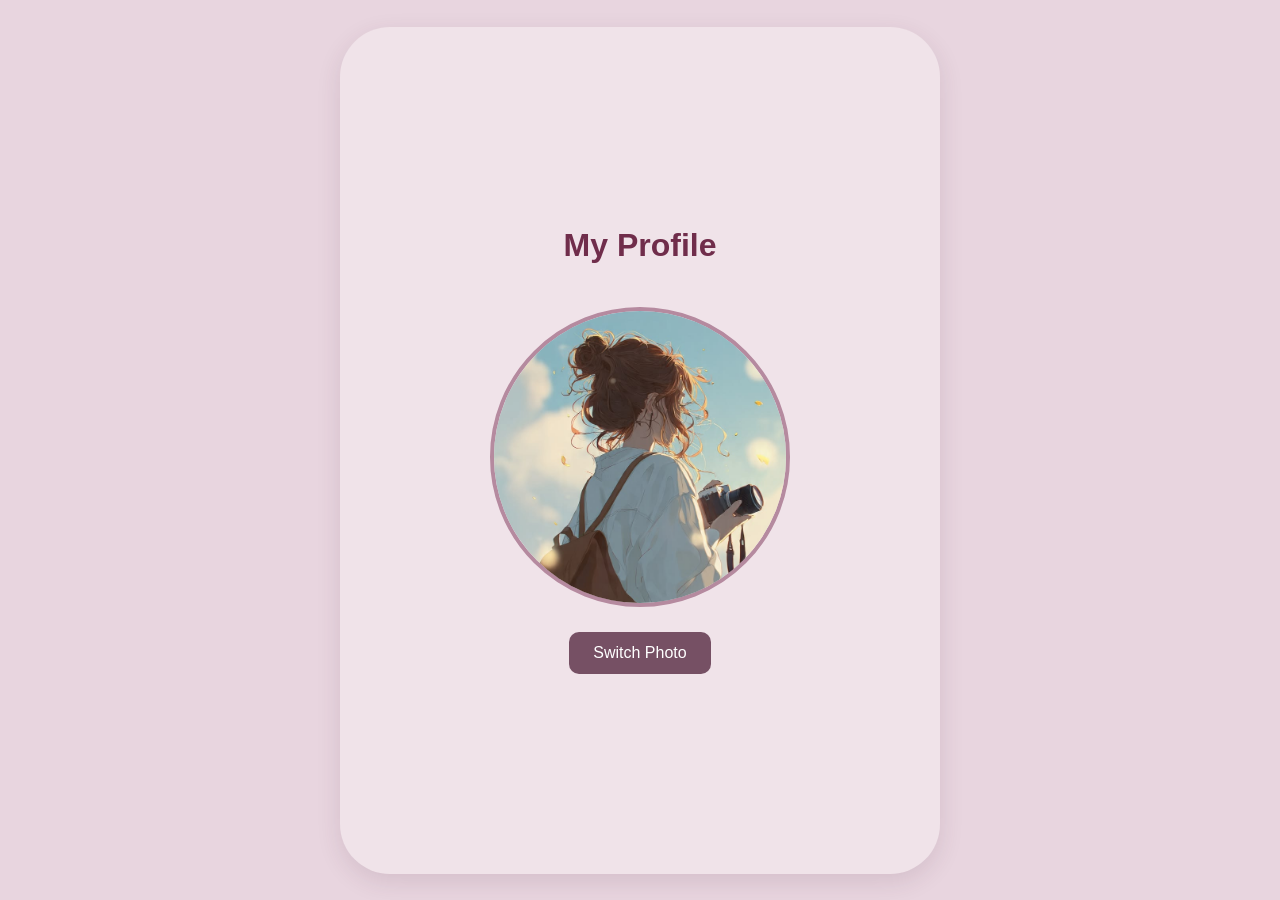
==== bounce01/index.html @ cda495a7 "g" ====
<!DOCTYPE html>
<html lang="en">
<head>
    <meta charset="UTF-8">
    <meta name="viewport" content="width=device-width, initial-scale=1.0">
    <title>Profile Photo Switcher</title>
    <link rel="stylesheet" href="style.css">
    <script src="script.js" defer></script>
</head>
<body>
    <main>
        <h1>My Profile</h1><br>

        <img
            id="profile-photo"
            src="assets/casual.png"
            alt="Casual profile photo"
        >

        <button id="switch-photo" type="button">
            Switch Photo
        </button>
    </main>
</body>
</html>
---- bounce01/style.css ----
* {
    margin: 0;
    padding: 0;
    box-sizing: border-box;
}

body {
    min-height: 100vh;
    display: flex;
    justify-content: center;
    align-items: center;
    font-family: Arial, sans-serif;
    background-color: #E8D5DF;
    color: #492536;
}

main {
    text-align: center;
    background-color: #F0E3E9;
    padding: 200px 150px;
    border-radius: 50px;
    box-shadow: 0 8px 25px rgba(73, 37, 54, 0.12);
}

h1 {
    color: #702D4B;
    margin-bottom: 25px;
}

#profile-photo {
    display: block;
    width: 300px;
    height: 300px;
    object-fit: cover;
    border-radius: 50%;
    border: 4px solid #B58A9F;
    margin: 0 auto 25px;
    opacity: 1;
    transition: opacity 0.3s ease;
}

#profile-photo.fade {
    opacity: 0;
}

#switch-photo {
    background-color: #765064;
    color: #FFFFFF;
    border: none;
    padding: 12px 24px;
    border-radius: 10px;
    font-size: 16px;
    cursor: pointer;
    transition: background-color 0.3s ease,
                transform 0.3s ease;
}

#switch-photo:hover {
    background-color: #A0446B;
    transform: translateY(-2px);
}

#switch-photo:focus-visible {
    outline: 3px solid #A0446B;
    outline-offset: 4px;
}

@media (max-width: 480px) {
    main {
        width: 90%;
        padding: 25px 15px;
    }

    #profile-photo {
        width: 170px;
        height: 170px;
    }
}
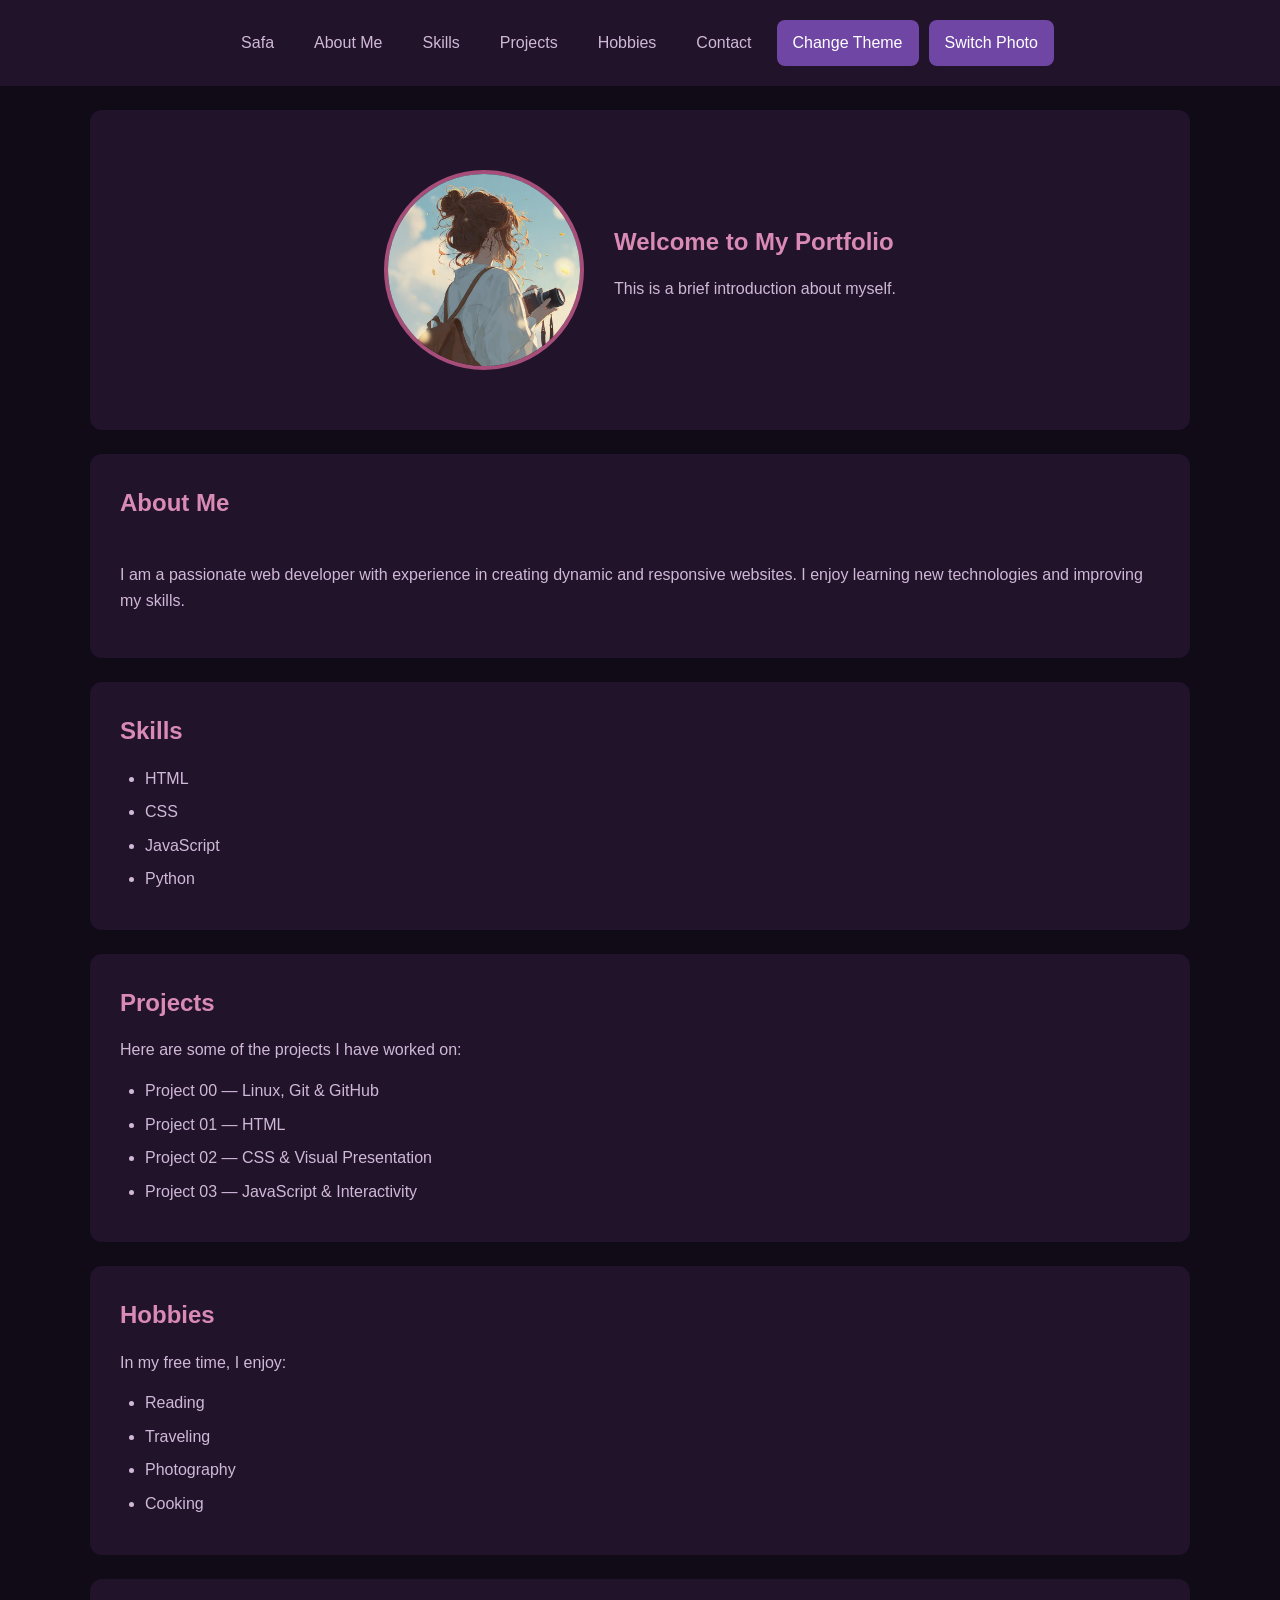
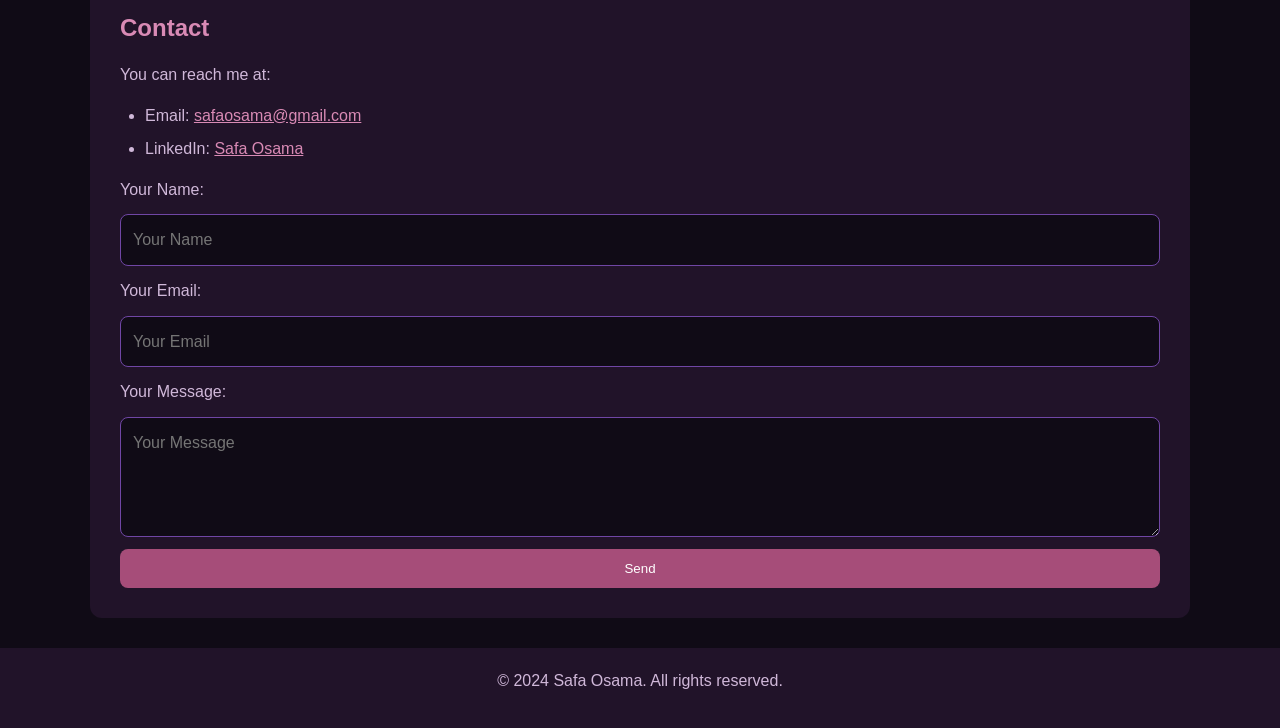
==== commit a8874437: "g" ====
--- a/bounce01/index.html
+++ b/bounce01/index.html
@@ -1,25 +1,88 @@
 <!DOCTYPE html>
 <html lang="en">
-<head>
-    <meta charset="UTF-8">
-    <meta name="viewport" content="width=device-width, initial-scale=1.0">
-    <title>Profile Photo Switcher</title>
-    <link rel="stylesheet" href="style.css">
-    <script src="script.js" defer></script>
-</head>
-<body>
-    <main>
-        <h1>My Profile</h1><br>
-
-        <img
-            id="profile-photo"
-            src="assets/casual.png"
-            alt="Casual profile photo"
-        >
-
-        <button id="switch-photo" type="button">
-            Switch Photo
-        </button>
-    </main>
-</body>
+    <head>
+        <meta charset="UTF-8">
+        <meta name="viewport" content="width=device-width, initial-scale=1.0">
+        <title>My Portfolio</title>
+        <link rel="stylesheet" href="style.css">
+        <script src="script.js" defer></script>
+    </head>
+    <body>
+        <header>
+            <nav>
+                <a href="#home"> Safa</a>
+                <a href="#about"> About Me </a>
+                <a href="#skills"> Skills</a>
+                <a href="#projects"> Projects </a>
+                <a href="#hobbies"> Hobbies </a>
+                <a href="#contact"> Contact </a>
+                <button id="theme"> Change Theme </button>
+                <button id="switch-photo"> Switch Photo </button>
+            </nav>
+        </header>
+        <section id="home">
+            <img
+                id="profile-photo"
+                src="assets/casual.png"
+                alt="Casual profile photo"
+            >
+            <div class="home-text">
+                <h1>Welcome to My Portfolio</h1>
+                <p>This is a brief introduction about myself.</p>
+            </div>
+        </section>
+        <section id="about">
+            <h2>About Me</h2>
+            <p>I am a passionate web developer with experience in creating dynamic and responsive websites. I enjoy learning new technologies and improving my skills.</p>
+            </section>
+        <section id="skills">
+            <h2>Skills</h2>
+            <ul>
+                <li>HTML</li>
+                <li>CSS</li>
+                <li>JavaScript</li>
+                <li>Python</li>
+            </ul>
+        </section>
+        <section id="projects">
+            <h2>Projects</h2>
+            <p>Here are some of the projects I have worked on:</p>
+            <ul>
+                <li>Project 00 — Linux, Git & GitHub</li>
+                <li>Project 01 — HTML</li>
+                <li>Project 02 — CSS & Visual Presentation</li>
+                <li>Project 03 — JavaScript & Interactivity</li>
+            </ul>
+        </section>
+        <section id="hobbies">
+            <h2>Hobbies</h2>
+            <p>In my free time, I enjoy:</p>
+            <ul>
+                <li>Reading</li>
+                <li>Traveling</li>
+                <li>Photography</li>
+                <li>Cooking</li>
+            </ul>
+        </section>
+        <section id="contact">
+            <h2>Contact</h2>
+            <p>You can reach me at:</p>
+            <ul>
+                <li>Email: <a href="mailto:safaosama@gmail.com">safaosama@gmail.com</a></li>
+                <li>LinkedIn: <a href="https://www.linkedin.com/in/safaosama" target="_blank" rel="noopener noreferrer">Safa Osama</a></li>
+            </ul>
+            <form id="contact-form">
+                <label for="name">Your Name:</label>
+                <input type="text" id="name" name="name" placeholder="Your Name" required>
+                <label for="email">Your Email:</label>
+                <input type="email" id="email" name="email" placeholder="Your Email" required>
+                <label for="message">Your Message:</label>
+                <textarea id="message" name="message" placeholder="Your Message" required></textarea>
+                <button type="submit">Send</button>
+            </form>
+        </section>
+        <footer>
+            <p>&copy; 2024 Safa Osama. All rights reserved.</p>
+        </footer>
+    </body>
 </html>
--- a/bounce01/style.css
+++ b/bounce01/style.css
@@ -4,75 +4,319 @@
     box-sizing: border-box;
 }
 
+/* Main Page */
 body {
-    min-height: 100vh;
+    font-family: Arial, sans-serif;
+    background-color: #100B16;
+    color: #D0B8D9;
+    line-height: 1.6;
+}
+
+header {
+    background-color: #211329;
+    padding: 20px;
+    text-align: center;
+}
+
+nav {
     display: flex;
     justify-content: center;
     align-items: center;
-    font-family: Arial, sans-serif;
-    background-color: #E8D5DF;
-    color: #492536;
-}
-
-main {
-    text-align: center;
-    background-color: #F0E3E9;
-    padding: 200px 150px;
-    border-radius: 50px;
-    box-shadow: 0 8px 25px rgba(73, 37, 54, 0.12);
-}
-
-h1 {
-    color: #702D4B;
-    margin-bottom: 25px;
-}
-
+    flex-wrap: wrap;
+    gap: 10px;
+}
+
+nav a {
+    color: #D0B8D9;
+    text-decoration: none;
+    padding: 10px 15px;
+    border-radius: 8px;
+}
+
+nav a:hover {
+    background-color: #512442;
+    color: #FFFFFF;
+}
+
+/* Theme and Feature Buttons */
+#theme,
+#switch-photo {
+    background-color: #7046A5;
+    color: #FFFFFF;
+    border: none;
+    padding: 10px 16px;
+    border-radius: 8px;
+    cursor: pointer;
+    font: inherit;
+    transition: background-color 0.3s ease,
+                transform 0.3s ease;
+}
+
+#theme:hover,
+#switch-photo:hover {
+    opacity: 0.85;
+    transform: translateY(-2px);
+}
+
+#theme:focus-visible,
+#switch-photo:focus-visible {
+    outline: 3px solid #A64D79;
+    outline-offset: 3px;
+}
+
+/* Sections */
+section {
+    margin: 24px auto;
+    padding: 30px;
+    width: 90%;
+    max-width: 1100px;
+    background-color: #211329;
+    color: #D0B8D9;
+    border-radius: 12px;
+    transition: background-color 0.3s ease, color 0.3s ease;
+}
+
+h1,
+h2 {
+    color: #D98AB5;
+    margin-bottom: 15px;
+}
+
+p {
+    margin-bottom: 15px;
+}
+
+ul {
+    padding-inline-start: 25px;
+}
+
+li {
+    margin-bottom: 8px;
+}
+
+/* Home */
+#home {
+    display: flex;
+    justify-content: center;
+    align-items: center;
+    gap: 30px;
+    text-align: left;
+    padding: 60px 30px;
+    flex-wrap: wrap;
+}
+
+#home #profile-photo {
+    width: 200px;
+    height: 200px;
+    flex-shrink: 0;
+}
+
+.home-text {
+    max-width: 500px;
+}
+
+.home-text h1 {
+    margin-bottom: 15px;
+}
+
+
+/* About Me */
+#about {
+    display: flex;
+    align-items: center;
+    gap: 25px;
+    flex-wrap: wrap;
+}
+
+/* Profile Photo */
 #profile-photo {
     display: block;
-    width: 300px;
-    height: 300px;
+    width: 150px;
+    height: 150px;
     object-fit: cover;
     border-radius: 50%;
-    border: 4px solid #B58A9F;
-    margin: 0 auto 25px;
+    border: 4px solid #A64D79;
     opacity: 1;
-    transition: opacity 0.3s ease;
+    transition: opacity 0.3s ease, border-color 0.3s ease;
 }
 
 #profile-photo.fade {
     opacity: 0;
 }
 
-#switch-photo {
+/* Skills and Projects */
+#skills ul,
+#projects ul {
+    padding-inline-start: 25px;
+}
+
+/* Links */
+section a {
+    color: #D98AB5;
+}
+
+section a:hover {
+    color: #FFFFFF;
+}
+
+/* Contact Form */
+#contact form {
+    display: flex;
+    flex-direction: column;
+    gap: 12px;
+    margin-top: 15px;
+}
+
+#contact input,
+#contact textarea {
+    width: 100%;
+    padding: 12px;
+    border: 1px solid #7046A5;
+    border-radius: 8px;
+    background-color: #100B16;
+    color: #FFFFFF;
+    font: inherit;
+}
+
+#contact textarea {
+    min-height: 120px;
+    resize: vertical;
+}
+
+#contact button {
+    padding: 12px;
+    background-color: #A64D79;
+    color: #FFFFFF;
+    border: none;
+    border-radius: 8px;
+    cursor: pointer;
+}
+
+#contact button:hover {
+    opacity: 0.85;
+}
+
+/* Footer */
+footer {
+    background-color: #211329;
+    padding: 20px;
+    margin-top: 30px;
+    text-align: center;
+    color: #D0B8D9;
+}
+
+/* Calm Light Pink Theme */
+body.light-theme {
+    background-color: #E8D5DF;
+    color: #492536;
+}
+
+body.light-theme header,
+body.light-theme footer {
+    background-color: #D6B8C8;
+    color: #492536;
+}
+
+body.light-theme section {
+    background-color: #F0E3E9;
+    color: #492536;
+}
+
+body.light-theme h1,
+body.light-theme h2 {
+    color: #702D4B;
+}
+
+body.light-theme nav a {
+    color: #492536;
+}
+
+body.light-theme nav a:hover {
+    background-color: #C09AAE;
+    color: #351927;
+}
+
+body.light-theme #theme,
+body.light-theme #switch-photo {
     background-color: #765064;
     color: #FFFFFF;
-    border: none;
-    padding: 12px 24px;
-    border-radius: 10px;
-    font-size: 16px;
-    cursor: pointer;
-    transition: background-color 0.3s ease,
-                transform 0.3s ease;
-}
-
-#switch-photo:hover {
-    background-color: #A0446B;
-    transform: translateY(-2px);
-}
-
-#switch-photo:focus-visible {
-    outline: 3px solid #A0446B;
-    outline-offset: 4px;
+}
+
+body.light-theme #contact input,
+body.light-theme #contact textarea {
+    background-color: #F8F1F4;
+    color: #492536;
+    border-color: #B58A9F;
+}
+
+body.light-theme #contact input::placeholder,
+body.light-theme #contact textarea::placeholder {
+    color: #806575;
+}
+
+body.light-theme #contact button {
+    background-color: #765064;
+    color: #FFFFFF;
+}
+
+body.light-theme section a {
+    color: #702D4B;
+}
+
+body.light-theme section a:hover {
+    color: #A0446B;
+}
+
+body.light-theme #profile-photo {
+    border-color: #B58A9F;
+}
+
+/* Right-to-Left Support */
+html[dir="rtl"] nav {
+    direction: rtl;
+}
+
+html[dir="rtl"] #about {
+    direction: rtl;
+}
+
+html[dir="rtl"] section {
+    text-align: start;
+}
+
+html[dir="rtl"] #home {
+    text-align: center;
+}
+
+/* Responsive Design */
+@media (max-width: 768px) {
+    nav {
+        flex-direction: column;
+    }
+
+    #about {
+        flex-direction: column;
+        text-align: center;
+    }
+
+    section {
+        width: 95%;
+        padding: 20px;
+    }
+
+    #home {
+        padding: 40px 20px;
+    }
 }
 
 @media (max-width: 480px) {
-    main {
-        width: 90%;
-        padding: 25px 15px;
-    }
-
     #profile-photo {
-        width: 170px;
-        height: 170px;
+        width: 130px;
+        height: 130px;
+    }
+
+    #theme,
+    #switch-photo{
+        max-width: 100%;
     }
 }
